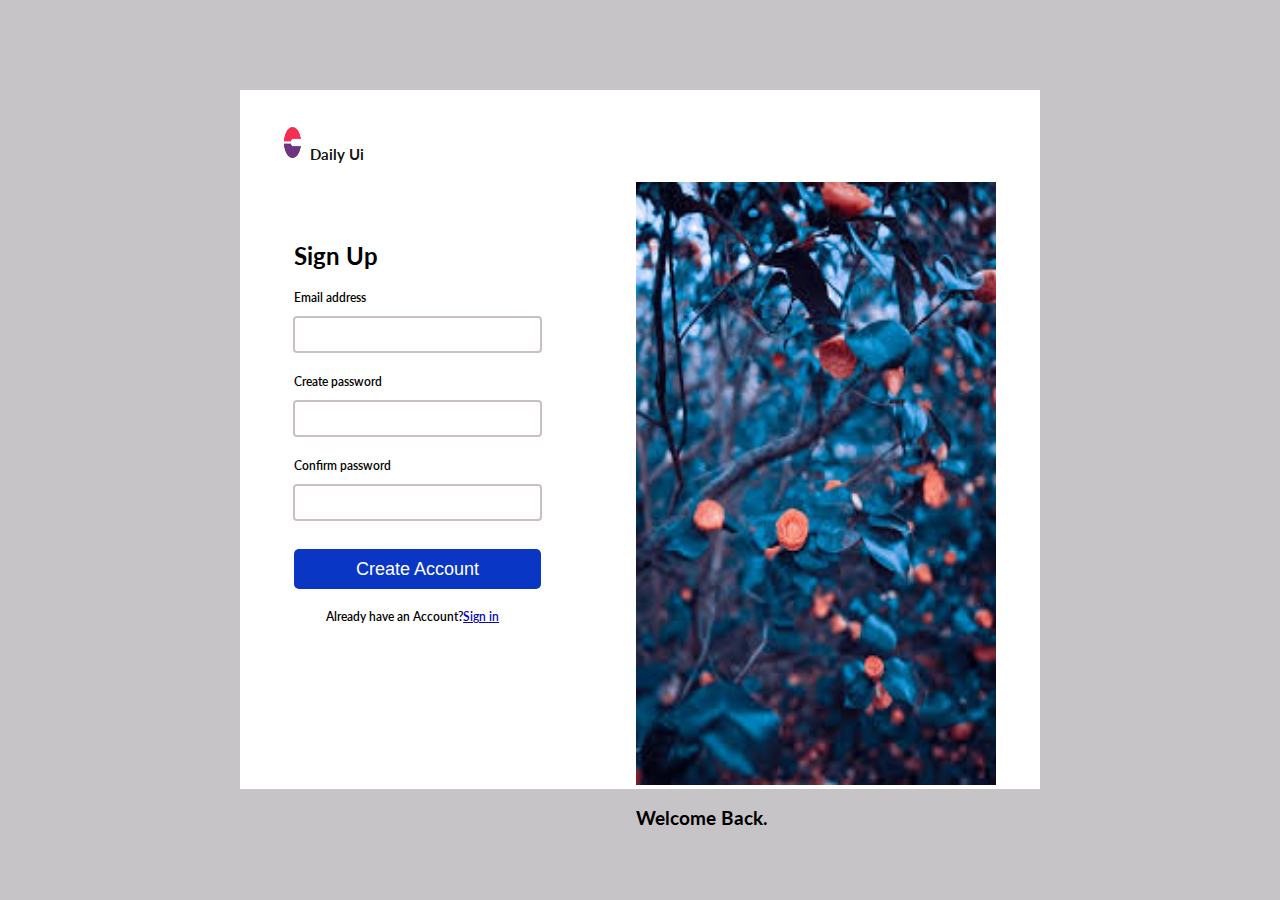
==== index.html @ a9e167c5 "addingcodefiles" ====
<!DOCTYPE html>
<html lang="en">
<head>
    <link rel="preconnect" href="https://fonts.gstatic.com">
<link href="https://fonts.googleapis.com/css2?family=Lato:ital,wght@0,300;0,400;1,300;1,400&display=swap" rel="stylesheet">
    <link rel="stylesheet" type="text/css" href="style.css">
    <title>SIGN UP FORM</title>
</head>
<body>
    <header>
        <div class="container">
            <div class="row">
                <img class="header-logo" src="aee0c7783cc4edd84fdf416cd98919d8.webp">
                <div class="header-txt">
                    <h1>Daily Ui</h1>
                </div>
                <div class="box1 row">
                <div class="box-txt">
                    <br>
                    <h2>Sign Up</h2>
                    <form>
                        <div>
                        <p>Email address</p>
                            <input type="email" name="" class="inputbox1" placeholder="">
                        </div>
                        
                        <div>
                            <p>Create password</p>
                            <input type="password" name="" class="inputbox1" placeholder="">
                        </div>
                        <div>
                            <p>Confirm password</p>
                            <input type="password" name="" class="inputbox1" placeholder="">
                        </div>
                        <br>
                        <div>
                            <button type="submit">Create Account</button>
                        </div>
                        
                        <div class="Already-Account">
                            <p>Already have an Account?<a href="#">Sign in</a></p>
                        </div>
                </div>
           
                <div class="box-img">
                     <img src="welcomeback.jpg">
                     <h3>Welcome Back.</h3>
                </div>

            </div>
        </div>
    </div>
</header>
</body>
</html>
---- style.css ----
body{
    margin:0;
    padding: 0;
    background-color: rgb(199, 196, 199);
    padding-top: 90px;
    font-family:  'Lato', sans-serif; 
}
.container{
    width: 800px;
    margin:auto;
    background-color:white;
   
}
.row{
    display: flex;
    flex-wrap: wrap;
}
/* header section start */
.header-logo{
    width: 25px;
    height: 45px;
    padding-bottom: 8px;
    padding-left: 40px;
    padding-top: 30px;

    
}
.header-txt{
    padding-top: 40px;  
    
}
.header-txt h1{
    font-size: 15px;
    padding: 5px 5px;
    color: rgba(0, 0, 0, 0.932); 
    font-style:bold;  
}
.box1{
    flex:0 0 90%;
    margin:0 auto; 
    border-radius: 20px; 
}
.box1 .box-txt{
    flex: 0 0 45%;
    
    padding-left: 50px; 
    padding:2%;
    
  
}
.box1 .box-txt h2{
    margin-top: 30px; 
   
}
.box1 .box-img{
    flex:0 0 50%; 
    padding:0.5%;
   
    

}
.box1 .box-img img{
    width: 100%;
    height: 100%; 
}


p{
    font-size: 12px;
    color: black;
    font-weight:600; 
}

.inputbox1 {
    width: 70%;
    padding: 10px;
    margin-bottom: 10px;
    /* border-top: 0;
    border-left: 0;
    border-right: 0; */
    border: 0.5px;
    outline-style: auto;
    outline-color: rgba(191, 182, 182, 0.85);
   
    
   }
   
button{
    width:76%;
    height: 40px;
    display:inline;
    margin: 0 auto;
    color: white;
    font-size: 18px;
    font-weight: 200;
    border-radius: 5px;
    background-color:#0a36c6;
    border: none;
}
button:hover{
    background: hsl(219, 96%, 49%);
}
.Already-Account p {
    width: 73%;
    margin-top: 20px;
    text-align: center;
    font-size: 12px;
    font-weight: 100px;
    color: black;
}
.Already-Account a{
    color:rgb(7, 7, 185);
}
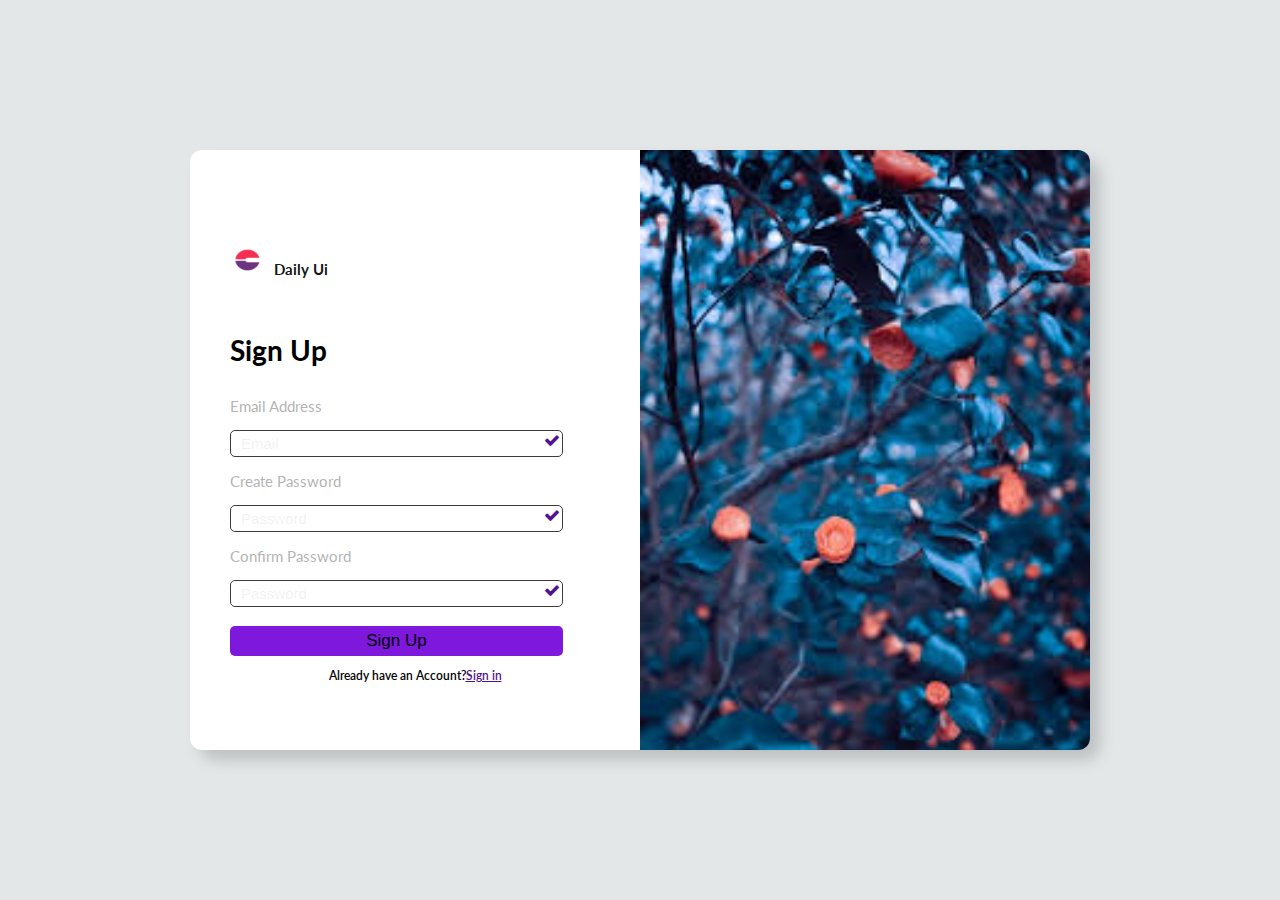
==== commit 9592c588: "Update and rename task3.html to index.html" ====
--- a/index.html
+++ b/index.html
@@ -4,52 +4,48 @@
     <link rel="preconnect" href="https://fonts.gstatic.com">
 <link href="https://fonts.googleapis.com/css2?family=Lato:ital,wght@0,300;0,400;1,300;1,400&display=swap" rel="stylesheet">
     <link rel="stylesheet" type="text/css" href="style.css">
-    <title>SIGN UP FORM</title>
+    <title>Task3</title>
 </head>
 <body>
-    <header>
-        <div class="container">
-            <div class="row">
-                <img class="header-logo" src="aee0c7783cc4edd84fdf416cd98919d8.webp">
+    <div class="container">
+        <div class="text-box">
+            <img class="header-logo" src="aee0c7783cc4edd84fdf416cd98919d8.webp">
                 <div class="header-txt">
                     <h1>Daily Ui</h1>
                 </div>
-                <div class="box1 row">
-                <div class="box-txt">
-                    <br>
-                    <h2>Sign Up</h2>
-                    <form>
-                        <div>
-                        <p>Email address</p>
-                            <input type="email" name="" class="inputbox1" placeholder="">
-                        </div>
-                        
-                        <div>
-                            <p>Create password</p>
-                            <input type="password" name="" class="inputbox1" placeholder="">
-                        </div>
-                        <div>
-                            <p>Confirm password</p>
-                            <input type="password" name="" class="inputbox1" placeholder="">
-                        </div>
-                        <br>
-                        <div>
-                            <button type="submit">Create Account</button>
-                        </div>
-                        
-                        <div class="Already-Account">
-                            <p>Already have an Account?<a href="#">Sign in</a></p>
-                        </div>
+                
+             <h3>Sign Up</h3> 
+             <form>
+                 <div class="inputbox">
+                     <p>Email Address</p>
+                     <input type="email" name="" placeholder="Email">
+                     <span><i class="fa fa-check" aria-hidden="true"></i></span>
+                 </div>
+                 <div class="inputbox">
+                    <p>Create Password</p>
+                    <input type="password" name="" placeholder="Password">
+                    <span><i class="fa fa-check" aria-hidden="true"></i></span>
                 </div>
-           
-                <div class="box-img">
-                     <img src="welcomeback.jpg">
-                     <h3>Welcome Back.</h3>
+                <div class="inputbox">
+                    <p>Confirm Password</p>
+                    <input type="password" name="" placeholder="Password">
+                    <span><i class="fa fa-check" aria-hidden="true"></i></span>
                 </div>
-
-            </div>
+                <br>
+                <div>
+                    <button type="submit">Sign Up</button>
+                </div>
+                <div>
+                    <p class="Already-Account">Already have an Account?<a href="#">Sign in</a></p>
+                </div>
+             </form>
         </div>
-    </div>
-</header>
+        <div class="img-box">
+            <img src="welcomeback.jpg">
+            
+            
+        </div>        
+        </div>
+    </div> 
 </body>
-</html>+</html>
--- a/style.css
+++ b/style.css
@@ -1,114 +1,113 @@
+@import url('https://stackpath.bootstrapcdn.com/font-awesome/4.7.0/css/font-awesome.min.css');
 body{
-    margin:0;
+    margin: 0;
     padding: 0;
-    background-color: rgb(199, 196, 199);
-    padding-top: 90px;
-    font-family:  'Lato', sans-serif; 
+    background-color: rgba(189, 196, 196, 0.409);
+    background-size: cover;
+    font-family: 'Lato', sans-serif;
 }
 .container{
-    width: 800px;
-    margin:auto;
-    background-color:white;
+    position: absolute;
+    top: 50%;
+    left: 50%;
+    transform: translate(-50%,-50%);
+    width: 900px;
+    height: 600px;
+    border-radius: 15px;
+    box-shadow: 10px 10px 15px rgb(189, 192, 194);
+}
+.text-box{
+    float: left;
+    width: 450px;
+    height: 600px;
+    box-sizing: border-box;
+    padding: 80px 40px;
+    background: white;
+    border-top-left-radius: 12px;
+    border-bottom-left-radius: 12px;
+}
+.text-box .header-logo{
+    width: 35px;
+    height: 30px;
+    padding:15px 0 0;
+    
+}
+.text-box .header-txt {
+    padding:15px 0 0;
+   display:inline-block;
+}
+.text-box .header-txt h1{
+    padding: 5px 5px;
+    color: rgba(0, 0, 0, 0.932); 
+    font-style:bold;
+    font-size: 15px;
+}
+h3{
+    margin: 0;
+    padding: 40px 0 15px;
+    font-size: 28px;
+}
+.text-box input{
+    width: 90%;
+    border-radius: 5px;
+    border: 1px solid rgb(63, 59, 59) ;
+    /* border-left:1px solid rgb(63, 59, 59) ;
+    border-top:1px solid rgb(63, 59, 59)  ;
+    border-bottom: 1px solid rgb(63, 59, 59) ;
+    border-right: 1px solid rgb(63, 59, 59) ; */
+}
+.text-box input[type="email"],
+.text-box input[type="password"]{
+    height: 27px;
+    font-size: 15px;
+    padding-left: 10px;
+    box-sizing: border-box;
    
 }
-.row{
-    display: flex;
-    flex-wrap: wrap;
-}
-/* header section start */
-.header-logo{
-    width: 25px;
-    height: 45px;
-    padding-bottom: 8px;
-    padding-left: 40px;
-    padding-top: 30px;
-
+::placeholder{
+    color: rgba(110, 104, 107, 0.103);
     
 }
-.header-txt{
-    padding-top: 40px;  
+.inputbox{
+    position: relative;
+}
+.inputbox p{
+    font-size: 15px;
+    color: rgba(128, 128, 128, 0.613);
     
 }
-.header-txt h1{
-    font-size: 15px;
-    padding: 5px 5px;
-    color: rgba(0, 0, 0, 0.932); 
-    font-style:bold;  
+.inputbox span{
+    position: absolute;
+    color: rgb(83, 16, 146);
+    right: 40px;
+    
 }
-.box1{
-    flex:0 0 90%;
-    margin:0 auto; 
-    border-radius: 20px; 
+button{
+    border: none;
+    outline: none;
+    height: 30px;
+    border-radius: 5px;
+    font-size: 17px;
+    background:rgb(125, 24, 220);
+    width: 90%;
+    cursor: pointer;
 }
-.box1 .box-txt{
-    flex: 0 0 45%;
-    
-    padding-left: 50px; 
-    padding:2%;
-    
-  
+.img-box{
+    width: 450px;
+    height: 600px;
+    overflow: hidden;
+    float: right;
+    border-top-right-radius: 12px;
+    border-bottom-right-radius: 12px;
 }
-.box1 .box-txt h2{
-    margin-top: 30px; 
-   
-}
-.box1 .box-img{
-    flex:0 0 50%; 
-    padding:0.5%;
-   
-    
-
-}
-.box1 .box-img img{
+.img-box  img{
     width: 100%;
-    height: 100%; 
-}
-
-
-p{
-    font-size: 12px;
-    color: black;
-    font-weight:600; 
-}
-
-.inputbox1 {
-    width: 70%;
-    padding: 10px;
-    margin-bottom: 10px;
-    /* border-top: 0;
-    border-left: 0;
-    border-right: 0; */
-    border: 0.5px;
-    outline-style: auto;
-    outline-color: rgba(191, 182, 182, 0.85);
-   
-    
-   }
-   
-button{
-    width:76%;
-    height: 40px;
-    display:inline;
-    margin: 0 auto;
-    color: white;
-    font-size: 18px;
-    font-weight: 200;
-    border-radius: 5px;
-    background-color:#0a36c6;
-    border: none;
-}
-button:hover{
-    background: hsl(219, 96%, 49%);
-}
-.Already-Account p {
-    width: 73%;
-    margin-top: 20px;
+}   
+.Already-Account{
     text-align: center;
     font-size: 12px;
-    font-weight: 100px;
-    color: black;
+    font-weight: 600;
 }
 .Already-Account a{
-    color:rgb(7, 7, 185);
+    color:rgb(82, 18, 141);
 }
-   